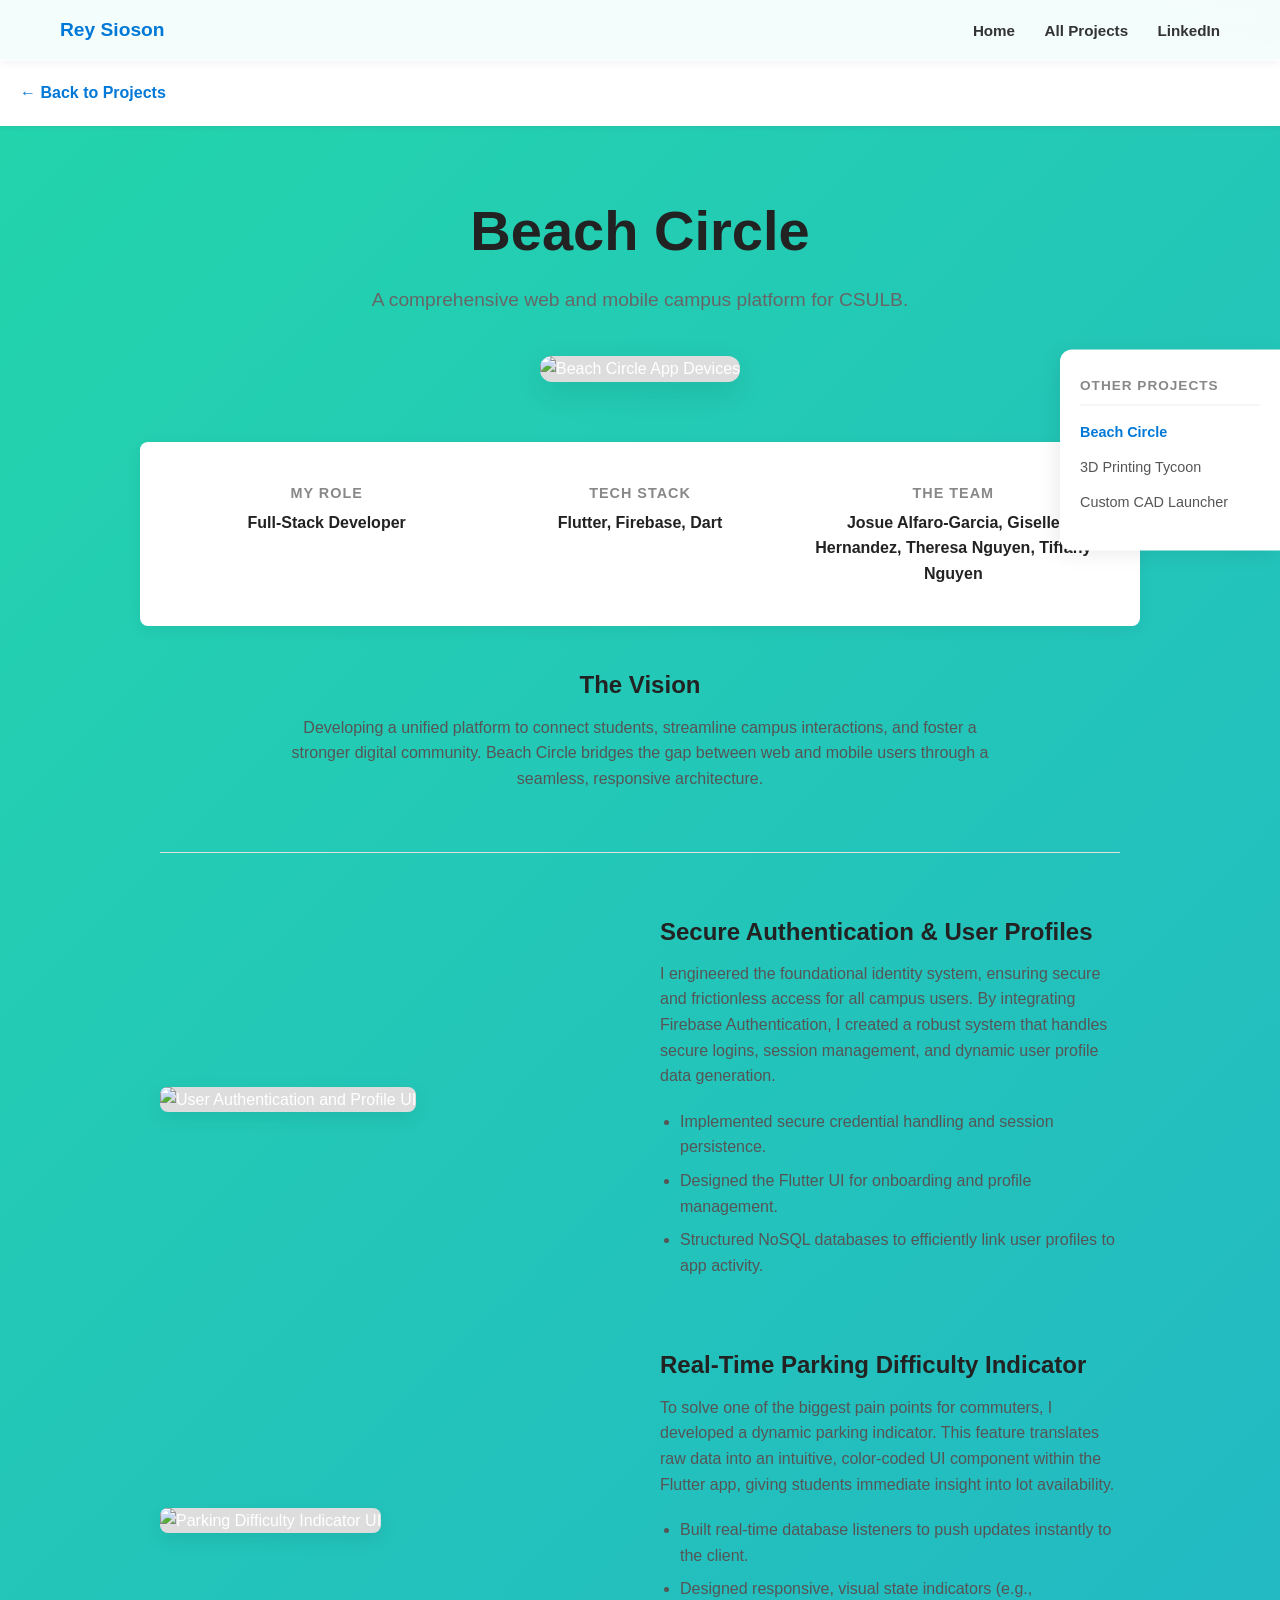
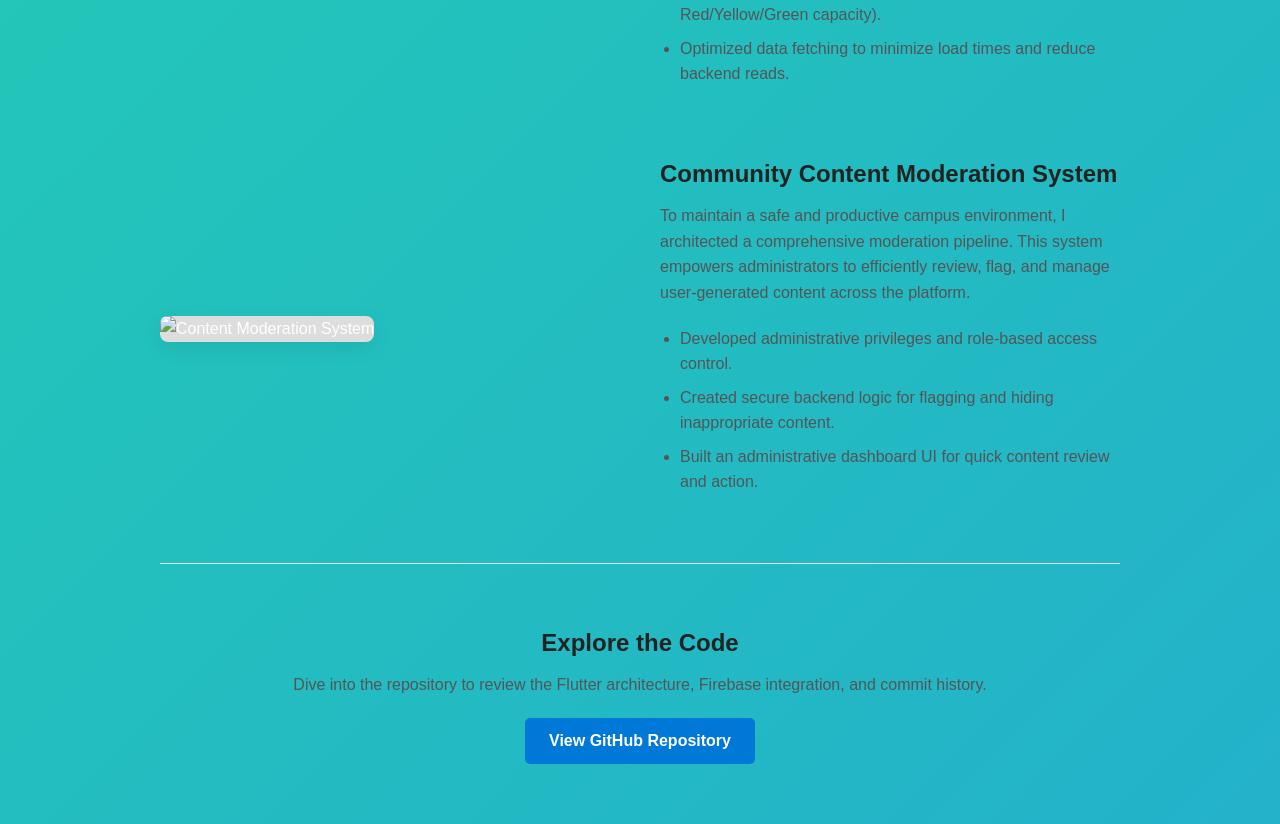
==== beach-circle.html @ b5ca2205 "first commit" ====
<!DOCTYPE html>
<html lang="en">
<head>
    <meta charset="UTF-8">
    <meta name="viewport" content="width=device-width, initial-scale=1.0">
    <title>Beach Circle | Rey Sioson</title>
    <link rel="stylesheet" href="style.css">
</head>
<body>
    <!-- GLOBAL TOP NAVIGATION -->
    <nav class="global-nav">
        <div class="nav-container">
            <a href="index.html" class="nav-logo">Rey Sioson</a>
            <div class="nav-links">
                <!-- Links back to the homepage sections -->
                <a href="index.html">Home</a>
                <a href="projects.html">All Projects</a>
                <a href="https://linkedin.com/in/reynaldo-sioson-8279ab2aa" target="_blank">LinkedIn</a>
            </div>
        </div>
    </nav>

    <!-- RIGHT-SIDE PROJECT MENU -->
    <aside class="project-sidebar">
        <h4>Other Projects</h4>
        <ul>
            <!-- The 'active' class highlights the page they are currently on -->
            <li><a href="beach-circle.html" class="active">Beach Circle</a></li>
            <li><a href="3d-tycoon.html">3D Printing Tycoon</a></li>
            <li><a href="launcher.html">Custom CAD Launcher</a></li>
        </ul>
    </aside>
    
    <header class="top-nav">
        <a href="projects.html" class="back-link">← Back to Projects</a>
    </header>

    <section class="case-study-hero">
        <h1>Beach Circle</h1>
        <p class="subtitle">A comprehensive web and mobile campus platform for CSULB.</p>
        
        <img src="beach-circle-hero.jpg" alt="Beach Circle App Devices" class="hero-image-large">
    </section>

    <section class="project-meta">
        <div class="meta-item">
            <h3>My Role</h3>
            <p>Full-Stack Developer</p>
        </div>
        <div class="meta-item">
            <h3>Tech Stack</h3>
            <p>Flutter, Firebase, Dart</p>
        </div>
        <div class="meta-item">
            <h3>The Team</h3>
            <p>Josue Alfaro-Garcia, Giselle Hernandez, Theresa Nguyen, Tiffany Nguyen</p>
        </div>
    </section>

    <main class="case-study-content">
        
        <div class="text-block center-text">
            <h2>The Vision</h2>
            <p>Developing a unified platform to connect students, streamline campus interactions, and foster a stronger digital community. Beach Circle bridges the gap between web and mobile users through a seamless, responsive architecture.</p>
        </div>

        <hr class="divider">

        <div class="feature-row">
            <div class="feature-image">
                <img src="auth-preview.jpg" alt="User Authentication and Profile UI">
            </div>
            <div class="feature-text">
                <h2>Secure Authentication & User Profiles</h2>
                <p>I engineered the foundational identity system, ensuring secure and frictionless access for all campus users. By integrating Firebase Authentication, I created a robust system that handles secure logins, session management, and dynamic user profile data generation.</p>
                <ul>
                    <li>Implemented secure credential handling and session persistence.</li>
                    <li>Designed the Flutter UI for onboarding and profile management.</li>
                    <li>Structured NoSQL databases to efficiently link user profiles to app activity.</li>
                </ul>
            </div>
        </div>

        <div class="feature-row reverse">
            <div class="feature-text">
                <h2>Real-Time Parking Difficulty Indicator</h2>
                <p>To solve one of the biggest pain points for commuters, I developed a dynamic parking indicator. This feature translates raw data into an intuitive, color-coded UI component within the Flutter app, giving students immediate insight into lot availability.</p>
                <ul>
                    <li>Built real-time database listeners to push updates instantly to the client.</li>
                    <li>Designed responsive, visual state indicators (e.g., Red/Yellow/Green capacity).</li>
                    <li>Optimized data fetching to minimize load times and reduce backend reads.</li>
                </ul>
            </div>
            <div class="feature-image">
                <img src="parking-preview.jpg" alt="Parking Difficulty Indicator UI">
            </div>
        </div>

        <div class="feature-row">
            <div class="feature-image">
                <img src="moderation-preview.jpg" alt="Content Moderation System">
            </div>
            <div class="feature-text">
                <h2>Community Content Moderation System</h2>
                <p>To maintain a safe and productive campus environment, I architected a comprehensive moderation pipeline. This system empowers administrators to efficiently review, flag, and manage user-generated content across the platform.</p>
                <ul>
                    <li>Developed administrative privileges and role-based access control.</li>
                    <li>Created secure backend logic for flagging and hiding inappropriate content.</li>
                    <li>Built an administrative dashboard UI for quick content review and action.</li>
                </ul>
            </div>
        </div>

        <hr class="divider">

        <div class="text-block center-text">
            <h2>Explore the Code</h2>
            <p>Dive into the repository to review the Flutter architecture, Firebase integration, and commit history.</p>
            <a href="https://github.com/ReyCS3/beach-circle" target="_blank" class="button">View GitHub Repository</a>
        </div>
        
    </main>
---- style.css ----
/* General Reset */
* {
    margin: 0;
    padding: 0;
    box-sizing: border-box;
    font-family: 'Segoe UI', Tahoma, Geneva, Verdana, sans-serif;
}

body {
    background: linear-gradient(-45deg, #ee7752, #e73c7e, #23a6d5, #23d5ab);
    background-size: 400% 400%;
    animation: gradientBG 15s ease infinite;
    color: white; /* Make sure text is readable! */
    line-height: 1.6;
    padding-top: 60px; /* Push the body down so the top of the content isn't hidden behind the fixed nav */
}

/* This creates the slow movement */
@keyframes gradientBG {
    0% { background-position: 0% 50%; }
    50% { background-position: 100% 50%; }
    100% { background-position: 0% 50%; }
}

/* Typography & Links */
h1, h2, h3 {
    margin-bottom: 10px;
    color: #222;
}

p {
    margin-bottom: 20px;
    color: #555;
}

a {
    text-decoration: none;
}

/* Button Styling */
.button {
    display: inline-block;
    background-color: #0078D7;
    color: white;
    padding: 10px 24px;
    border-radius: 5px;
    font-weight: bold;
    transition: background-color 0.3s ease;
}

.button:hover {
    background-color: #005A9E;
}

/* Homepage Layout */
.hero {
    /* FIX: Subtract the 60px top navbar height so the scroll arrow isn't pushed off-screen */
    min-height: calc(100vh - 60px);
    position: relative;
}

.hero-content {
    position: fixed; /* This makes the box float above the page */
    top: 50%;
    left: 50%;
    transform: translate(-50%, -50%); /* Keeps it perfectly centered initially */
    width: 100%;
    max-width: 600px;
    z-index: 100; /* Ensures it stays on top of the text */
    
    /* This creates the smooth, cinematic movement */
    transition: all 0.9s cubic-bezier(0.22, 1, 0.36, 1); 
    
    /* Keep your existing colors and borders below */
    padding: 40px; 
    border-radius: 20px; 
    background-color: rgba(255, 255, 255, 0.85); 
    box-shadow: 0 8px 32px rgba(0, 0, 0, 0.1); 
    backdrop-filter: blur(8px); 

    /* FIX: Forces everything inside the box to be perfectly centered */
    display: flex;
    flex-direction: column;
    align-items: center;
    text-align: center;
}

/* NEW: The state the box enters when you scroll down */
.hero-content.scrolled-down {
    top: 50%; /* Moves it vertically to the center */
    left: 25%; /* Anchors it exactly in the middle of the left half */
    transform: translate(-50%, -50%) scale(0.85); /* Centers the box perfectly on those coordinates */
}

.profile-pic {
    width: 200px;
    height: 200px;
    border-radius: 50%;
    object-fit: cover;
    margin-bottom: 20px;
    border: 4px solid white;
    box-shadow: 0 4px 10px rgba(0,0,0,0.1);
    background-color: #ddd; /* Placeholder color if image is missing */
}

/* Projects Page Layout */
.top-nav {
    padding: 20px;
    background-color: white;
    box-shadow: 0 2px 5px rgba(0,0,0,0.05);
}

.back-link {
    color: #0078D7;
    font-weight: bold;
}

.projects-section {
    padding: 40px 20px;
    max-width: 1000px;
    margin: 0 auto;
}

.projects-section h2 {
    text-align: center;
    margin-bottom: 40px;
    font-size: 2rem;
}

.project-grid {
    display: grid;
    grid-template-columns: repeat(auto-fit, minmax(300px, 1fr));
    gap: 30px;
}

/* Project Card Styling */
.project-card {
    background-color: white;
    border-radius: 8px;
    overflow: hidden;
    box-shadow: 0 4px 15px rgba(0,0,0,0.05);
    display: flex;
    flex-direction: column;
}

.project-img {
    width: 100%;
    height: 200px;
    object-fit: cover;
    background-color: #ddd; /* Placeholder color */
}

.project-info {
    padding: 20px;
    display: flex;
    flex-direction: column;
    flex-grow: 1;
}

.project-info .button {
    margin-top: auto; /* Pushes the button to the bottom of the card */
    text-align: center;
}

/* Social Links Section */
.social-links {
    margin-top: 25px;
    display: flex;
    justify-content: center;
    gap: 15px; /* Adds space between the buttons */
    flex-wrap: wrap; /* Ensures they stack neatly on very small mobile screens */
}

.social-btn {
    background-color: rgba(0, 0, 0, 0.05); /* Very faint background */
    color: #333;
    padding: 8px 16px;
    border-radius: 5px;
    font-size: 0.9rem;
    font-weight: 600;
    transition: all 0.3s ease;
    border: 1px solid rgba(0, 0, 0, 0.1);
}

.social-btn:hover {
    background-color: rgba(0, 0, 0, 0.1); /* Darkens slightly on hover */
    transform: translateY(-2px); /* Creates a subtle "lift" effect */
}

button.social-btn {
    cursor: pointer;
}

/* CASE STUDY PAGE (Beach Circle) */

/* The Hero Section */
.case-study-hero {
    text-align: center;
    padding: 60px 20px 20px;
    max-width: 1200px;
    margin: 0 auto;
}

.case-study-hero h1 {
    font-size: 3.5rem; /* Massive, impactful title */
    margin-bottom: 10px;
}

.case-study-hero .subtitle {
    font-size: 1.2rem;
    color: #666;
    margin-bottom: 40px;
}

.hero-image-large {
    width: 100%;
    max-height: 500px; /* Keeps it from being too tall on huge screens */
    object-fit: cover;
    border-radius: 12px;
    box-shadow: 0 10px 30px rgba(0,0,0,0.1);
    background-color: #ddd; /* Placeholder */
}

/* The Meta Details Bar (Role, Tech, Team) */
.project-meta {
    display: flex;
    justify-content: space-around;
    flex-wrap: wrap;
    max-width: 1000px;
    margin: 40px auto;
    padding: 30px;
    background-color: white;
    border-radius: 8px;
    box-shadow: 0 4px 15px rgba(0,0,0,0.05);
}

.meta-item {
    flex: 1;
    min-width: 200px;
    text-align: center;
    padding: 10px;
}

.meta-item h3 {
    font-size: 0.9rem;
    text-transform: uppercase;
    letter-spacing: 1px;
    color: #888;
    margin-bottom: 5px;
}

.meta-item p {
    font-weight: 600;
    color: #222;
    margin-bottom: 0;
}

/* Deep Dive Content Area */
.case-study-content {
    max-width: 1000px;
    margin: 0 auto;
    padding: 0 20px 60px;
}

.text-block {
    max-width: 700px;
    margin: 0 auto;
}

.center-text {
    text-align: center;
}

.divider {
    border: 0;
    height: 1px;
    background: #e0e0e0;
    margin: 60px 0;
}

/* Alternating Feature Rows */
.feature-row {
    display: flex;
    align-items: center;
    gap: 40px;
    margin-bottom: 60px;
}

/* Reverses the layout for the alternating look */
.feature-row.reverse {
    flex-direction: row-reverse;
}

.feature-text {
    flex: 1;
}

.feature-text ul {
    margin-top: 15px;
    padding-left: 20px;
    color: #555;
}

.feature-text li {
    margin-bottom: 8px;
}

.feature-image {
    flex: 1;
}

.feature-image img {
    width: 100%;
    border-radius: 8px;
    box-shadow: 0 6px 20px rgba(0,0,0,0.08);
    background-color: #ddd; /* Placeholder */
}

/* Mobile Responsiveness for Feature Rows */
@media (max-width: 768px) {
    .feature-row, .feature-row.reverse {
        flex-direction: column;
    }
}

/* =========================================
   ABOUT ME SECTION
   ========================================= */
.about-section {
    background-color: transparent; 
    padding-top: 60px;
    padding-bottom: 60px;
    min-height: 100vh;
    
    /* Adjusted to 50% to give the left side perfectly to the floating box */
    padding-left: 50%; 
    padding-right: 5%;
    position: relative;
    z-index: 10;
    
    /* Flexbox added here to vertically center the about container */
    display: flex;
    align-items: center; 
}

.about-container {
    width: 100%;
    max-width: 1000px;
    margin: 0 auto;
}

.about-container h2 {
    font-size: 2.5rem;
    margin-bottom: 40px;
    text-align: center;
    color: #222;
}

.about-content {
    display: flex;
    flex-direction: column; /* Stacks the text and skills vertically on the right */
    gap: 30px;
    
    /* Animation starting point: Hidden and shifted slightly left */
    opacity: 0;
    transform: translateX(-50px);
    transition: all 0.9s cubic-bezier(0.22, 1, 0.36, 1) 0.15s; /* The 0.15s adds a slight delay so the box moves first */
}

.about-content.visible {
    opacity: 1;
    transform: translateX(0); /* Slides to its normal position */
}

.about-text {
    flex: 2;
    /* Added background, padding, radius, and shadow to match the skills column */
    background-color: #f9f9fb;
    padding: 30px;
    border-radius: 12px;
    box-shadow: 0 4px 15px rgba(0,0,0,0.03);
}

.about-text p {
    font-size: 1.1rem;
    margin-bottom: 20px;
    line-height: 1.8;
    color: #555;
}

/* Removed margin-bottom from the last paragraph so it stays perfectly inside the box */
.about-text p:last-child {
    margin-bottom: 0;
}

.skills-column {
    flex: 1;
    background-color: #f9f9fb;
    padding: 30px;
    border-radius: 12px;
    box-shadow: 0 4px 15px rgba(0,0,0,0.03);
}

.skills-column h3 {
    margin-bottom: 20px;
    font-size: 1.2rem;
    color: #222;
    text-align: center;
}

.skills-grid {
    display: flex;
    flex-wrap: wrap;
    gap: 10px;
    justify-content: center;
}

.skill-tag {
    background-color: #0078D7;
    color: white;
    padding: 8px 14px;
    border-radius: 20px;
    font-size: 0.85rem;
    font-weight: 600;
}

/* =========================================
   SCROLL INDICATOR ANIMATION
   ========================================= */
.scroll-indicator {
    position: absolute;
    bottom: 50px; 
    left: 50%;
    transform: translateX(-50%); /* Perfectly centers it horizontally */
    text-align: center;
    color: #ffffff; 
    opacity: 0.9; 
    animation: bounce 2s infinite; /* Runs the bounce animation on a loop */
}

.scroll-indicator p {
    font-size: 0.85rem;
    font-weight: 600;
    text-transform: uppercase;
    letter-spacing: 1px;
    margin-bottom: 5px;
    color: inherit;
}

.scroll-indicator .chevron {
    font-size: 1.5rem;
    font-weight: bold;
}

/* The Keyframes create the bouncing math */
@keyframes bounce {
    0%, 20%, 50%, 80%, 100% {
        transform: translate(-50%, 0);
    }
    40% {
        transform: translate(-50%, -15px);
    }
    60% {
        transform: translate(-50%, -7px);
    }
}

/* =========================================
   GLOBAL TOP NAVIGATION
   ========================================= */
.global-nav {
    position: fixed;
    top: 0;
    left: 0;
    width: 100%;
    background-color: rgba(255, 255, 255, 0.95);
    backdrop-filter: blur(10px); /* Frosted glass effect */
    box-shadow: 0 2px 10px rgba(0,0,0,0.05);
    z-index: 1000; /* Ensures it stays above all other content */
}

.nav-container {
    max-width: 1200px;
    margin: 0 auto;
    padding: 15px 20px;
    display: flex;
    justify-content: space-between;
    align-items: center;
}

.nav-logo {
    font-weight: 800;
    font-size: 1.2rem;
    color: #0078D7;
}

.nav-links a {
    margin-left: 25px;
    color: #333;
    font-weight: 600;
    font-size: 0.95rem;
    transition: color 0.3s;
}

.nav-links a:hover {
    color: #0078D7;
}

/* =========================================
   RIGHT-SIDE PROJECT NAVIGATION
   ========================================= */
.project-sidebar {
    position: fixed;
    top: 50%; /* Vertically centers it */
    right: 0;
    transform: translateY(-50%);
    background-color: white;
    padding: 25px 20px;
    border-radius: 12px 0 0 12px; /* Rounds the left corners */
    box-shadow: -4px 4px 20px rgba(0,0,0,0.08);
    z-index: 900;
    width: 220px;
}

.project-sidebar h4 {
    font-size: 0.85rem;
    text-transform: uppercase;
    letter-spacing: 1px;
    color: #888;
    margin-bottom: 15px;
    border-bottom: 1px solid #eee;
    padding-bottom: 8px;
}

.project-sidebar ul {
    list-style: none;
}

.project-sidebar li {
    margin-bottom: 12px;
}

.project-sidebar a {
    color: #555;
    font-size: 0.9rem;
    font-weight: 500;
    transition: all 0.2s;
    display: block;
}

.project-sidebar a:hover {
    color: #0078D7;
    transform: translateX(-5px); /* Gentle hover nudge */
}

.project-sidebar a.active {
    color: #0078D7;
    font-weight: 700;
}

/* Hide the sidebar on smaller screens so it doesn't block the text */
@media (max-width: 1100px) {
    .project-sidebar {
        display: none;
    }
}

/* Disable the complex layout shift on mobile screens */
@media (max-width: 1024px) {
    .hero-content {
        position: relative;
        top: auto;
        left: auto;
        transform: none !important; /* Forces it to stay centered */
        margin: 100px auto 0;
    }
    
    .about-section {
        padding-left: 20px; /* Removes the massive left margin */
        padding-top: 40px;
        display: block; /* Turns off vertical centering for mobile */
    }
    
    .about-content {
        opacity: 1; /* Keeps text permanently visible */
        transform: none !important;
    }
}
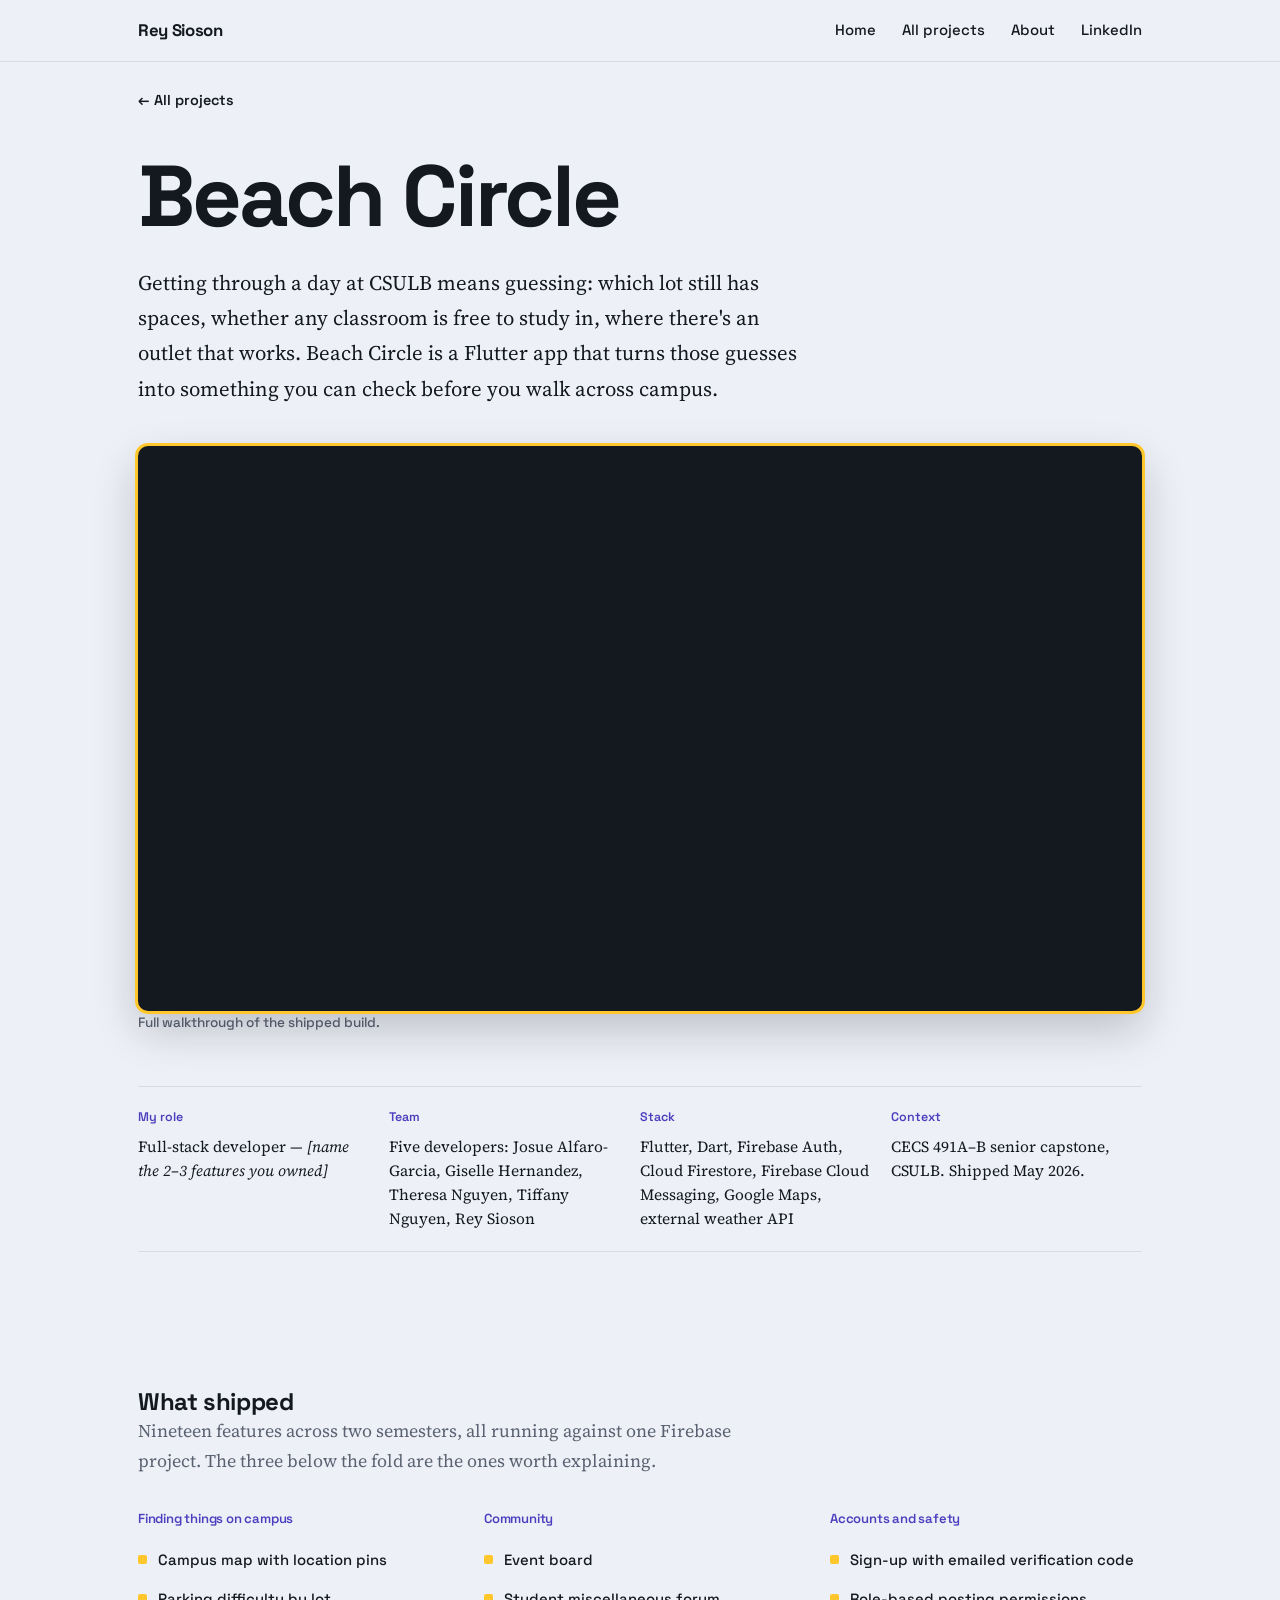
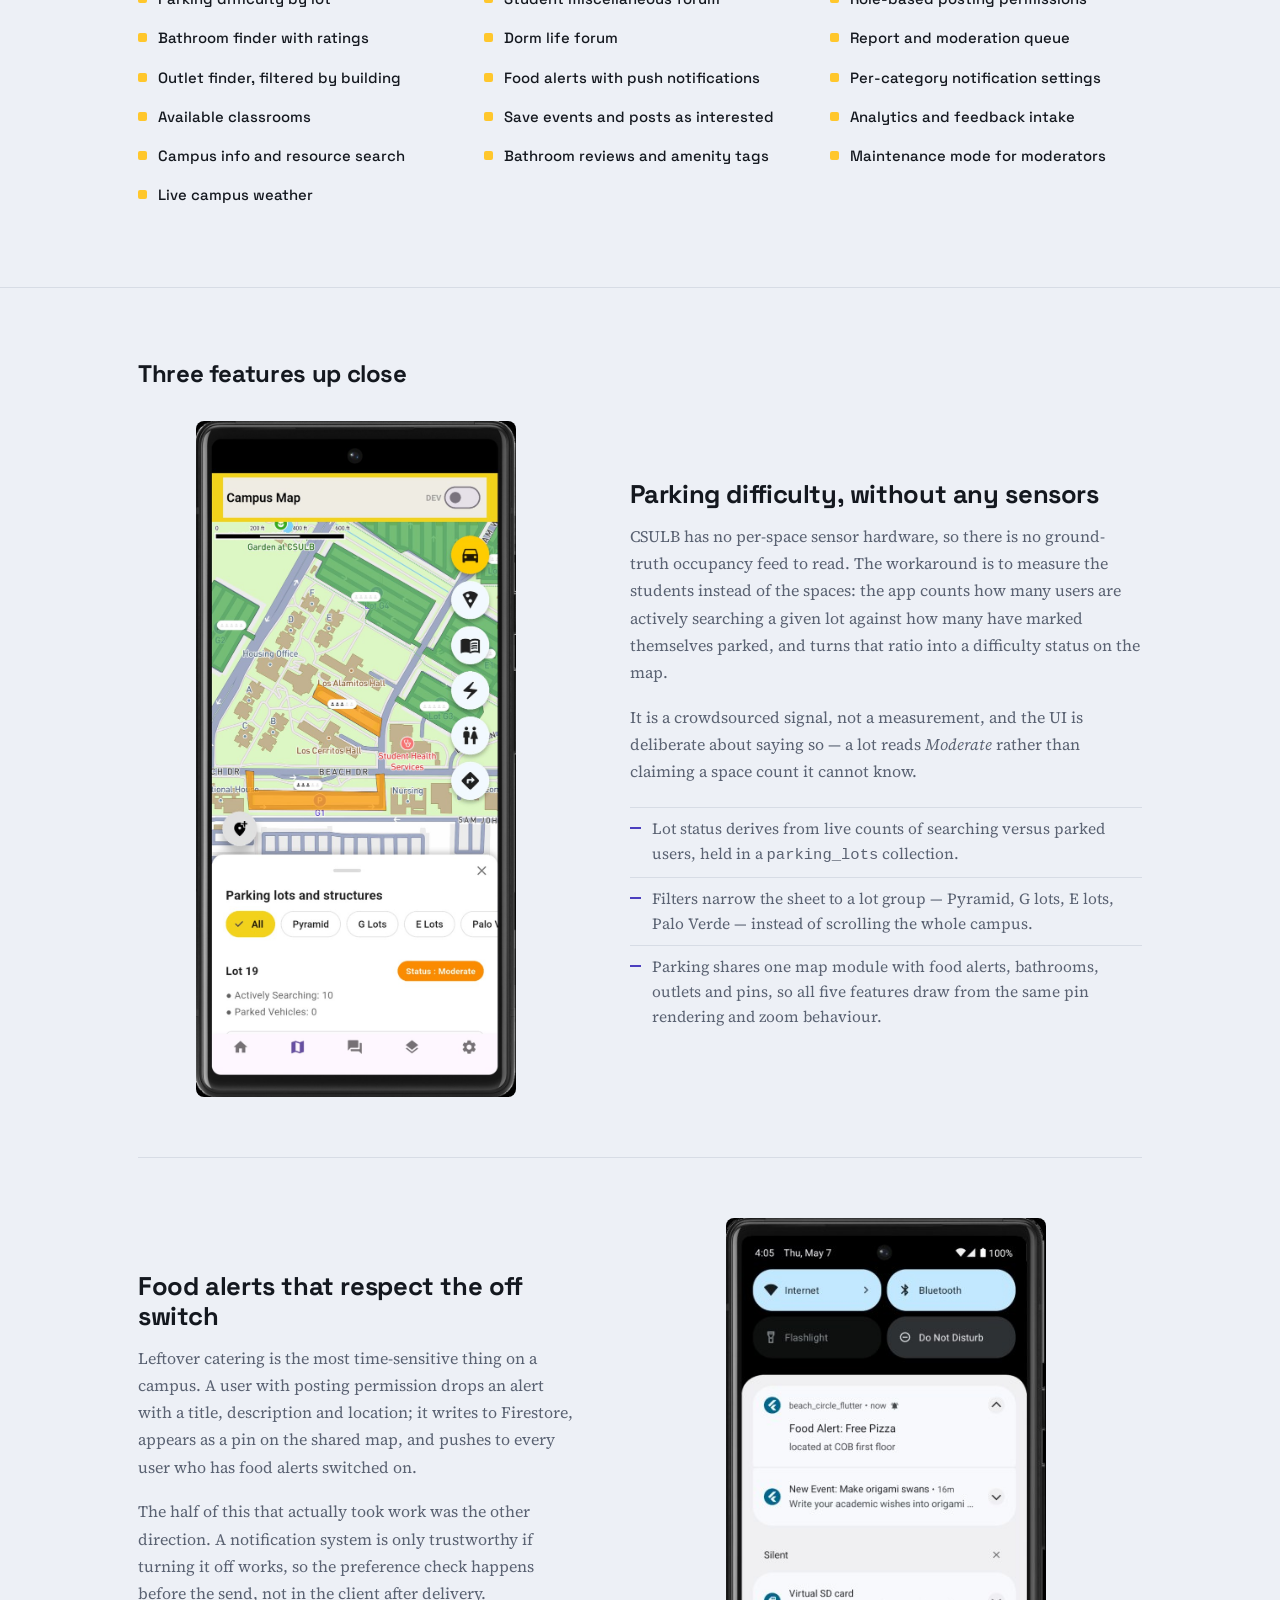
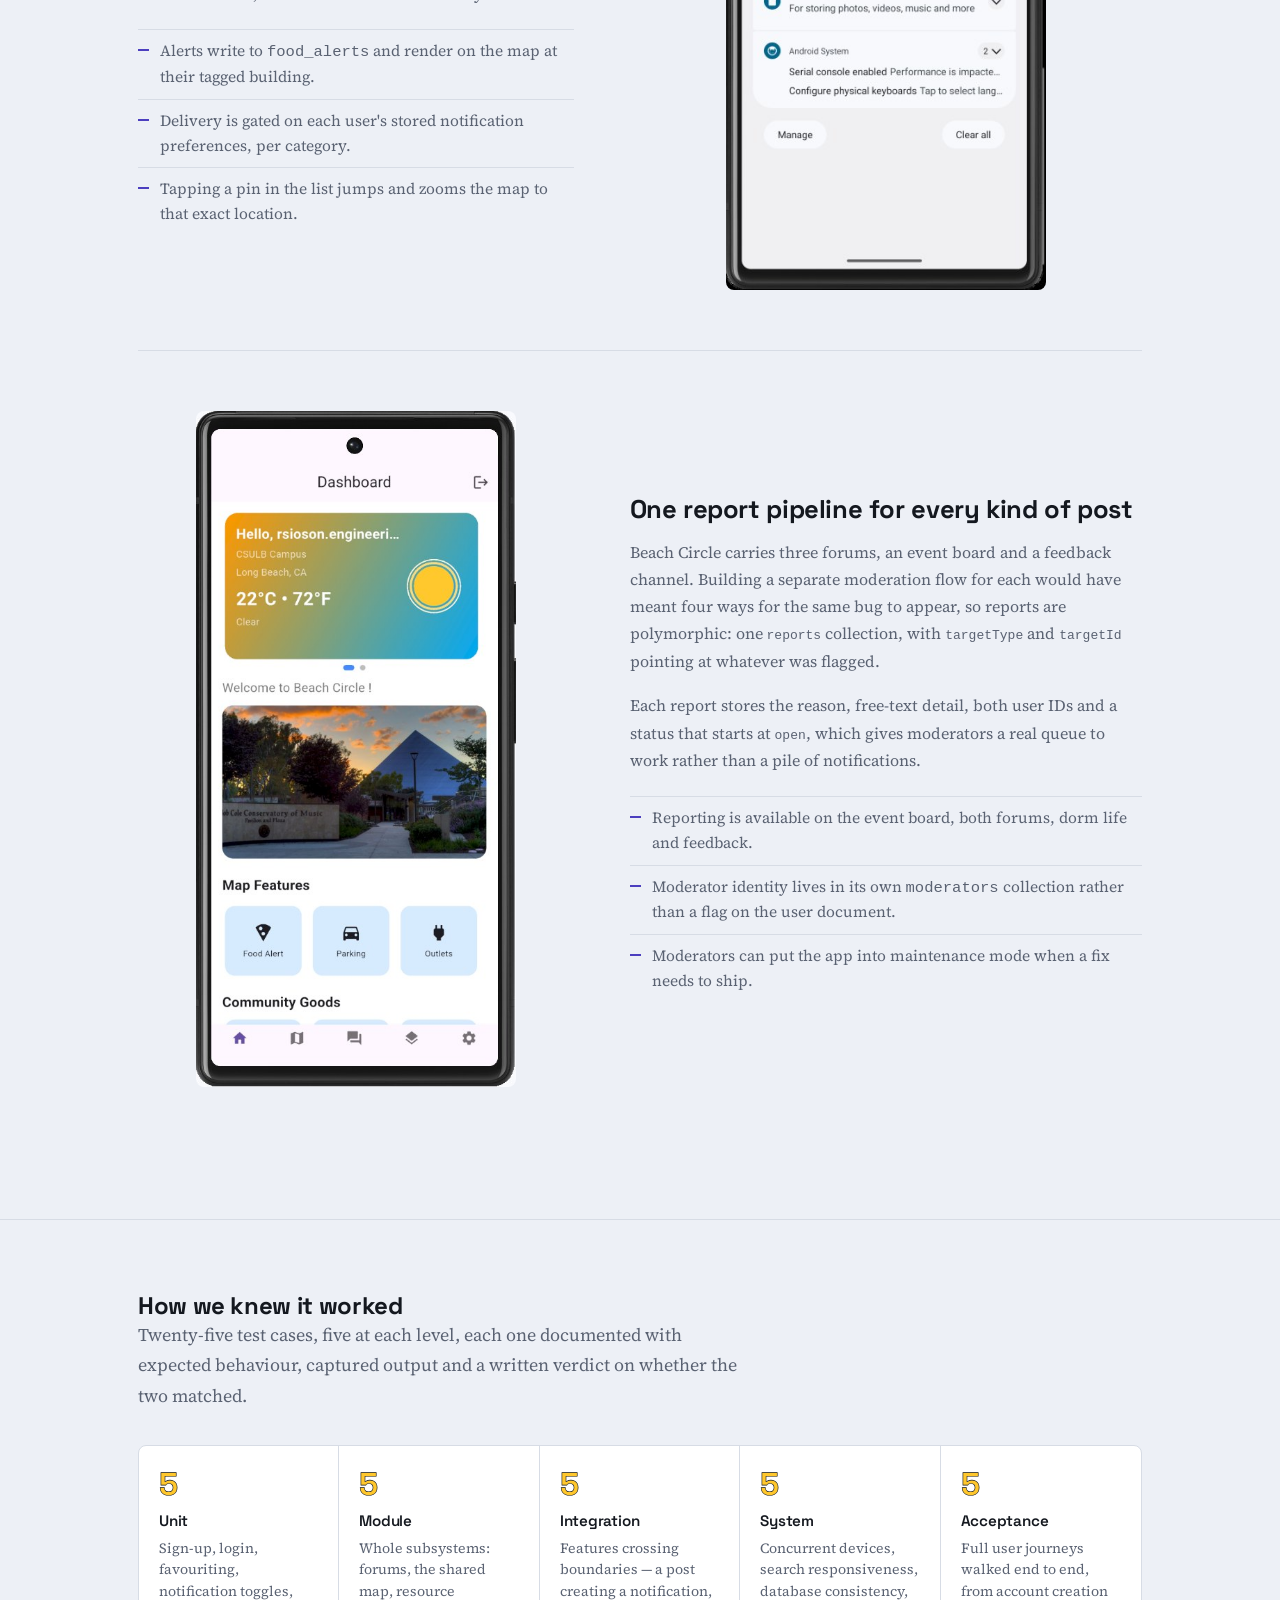
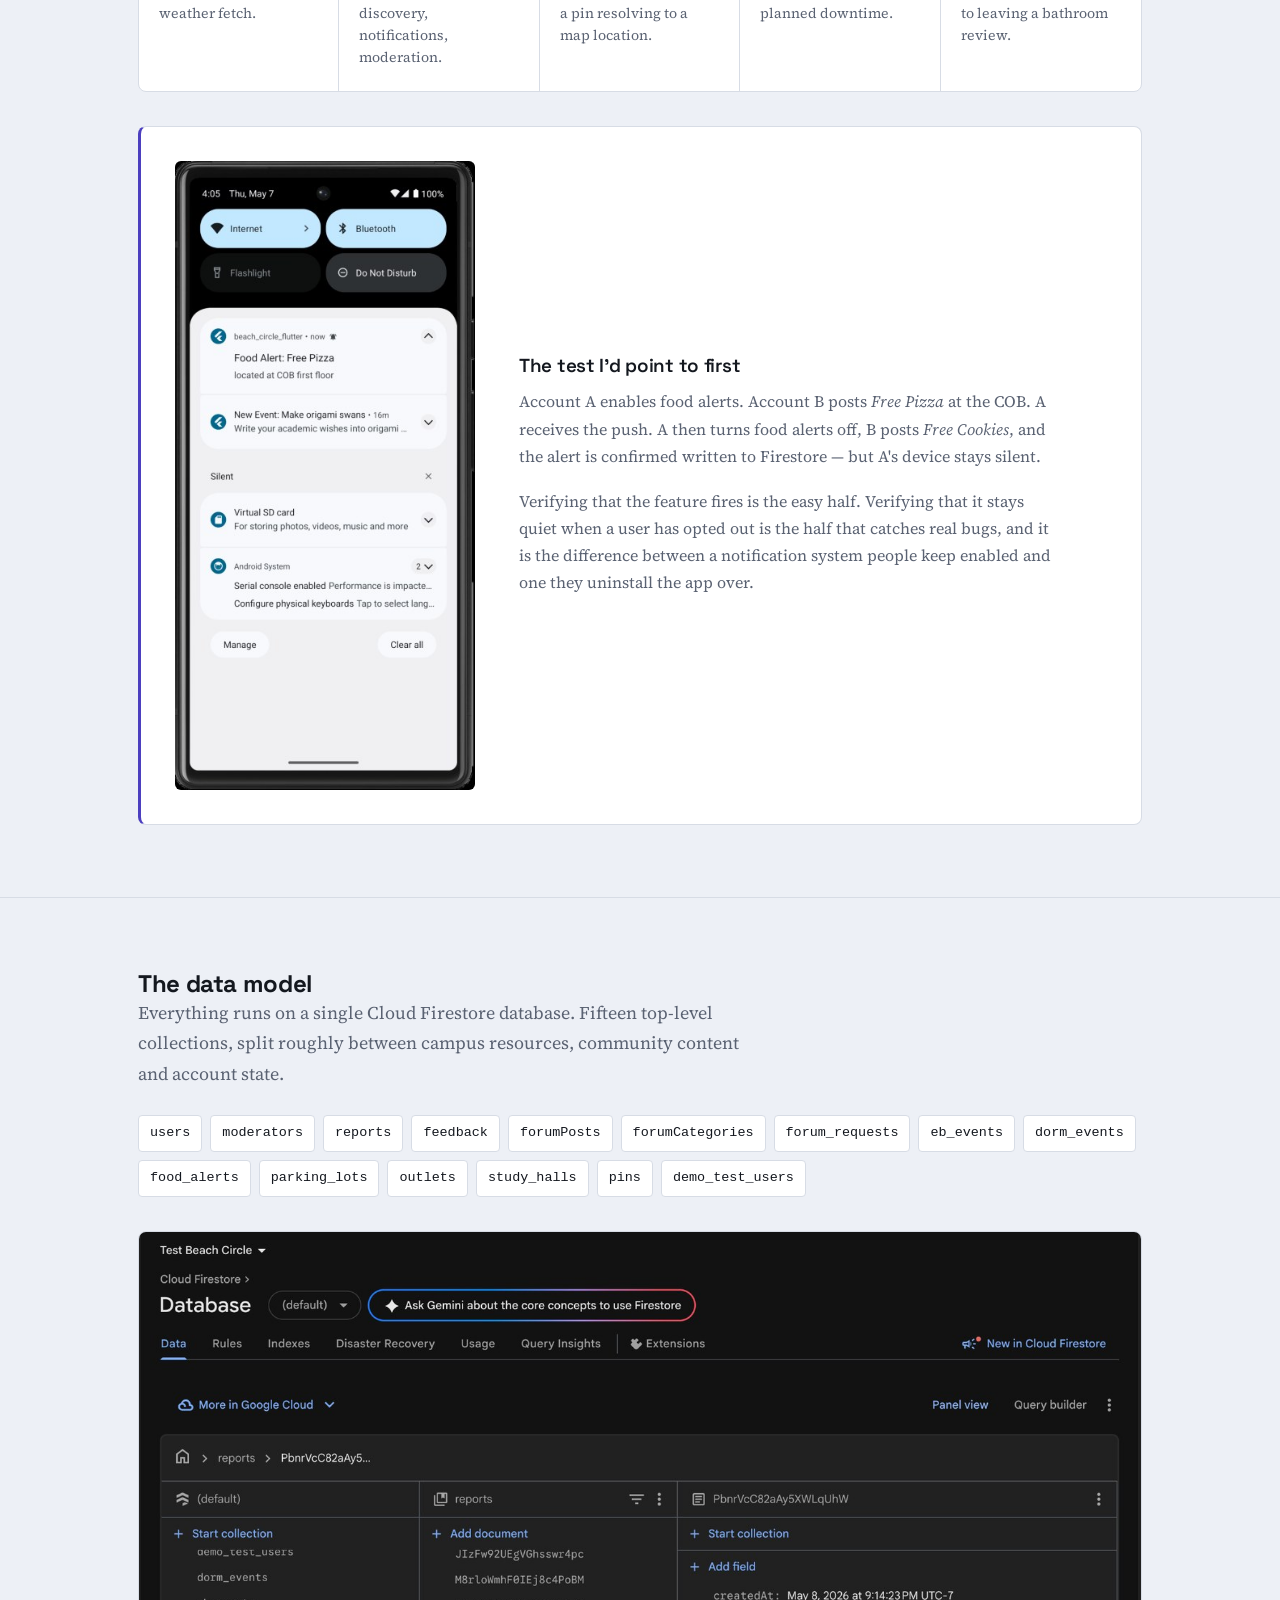
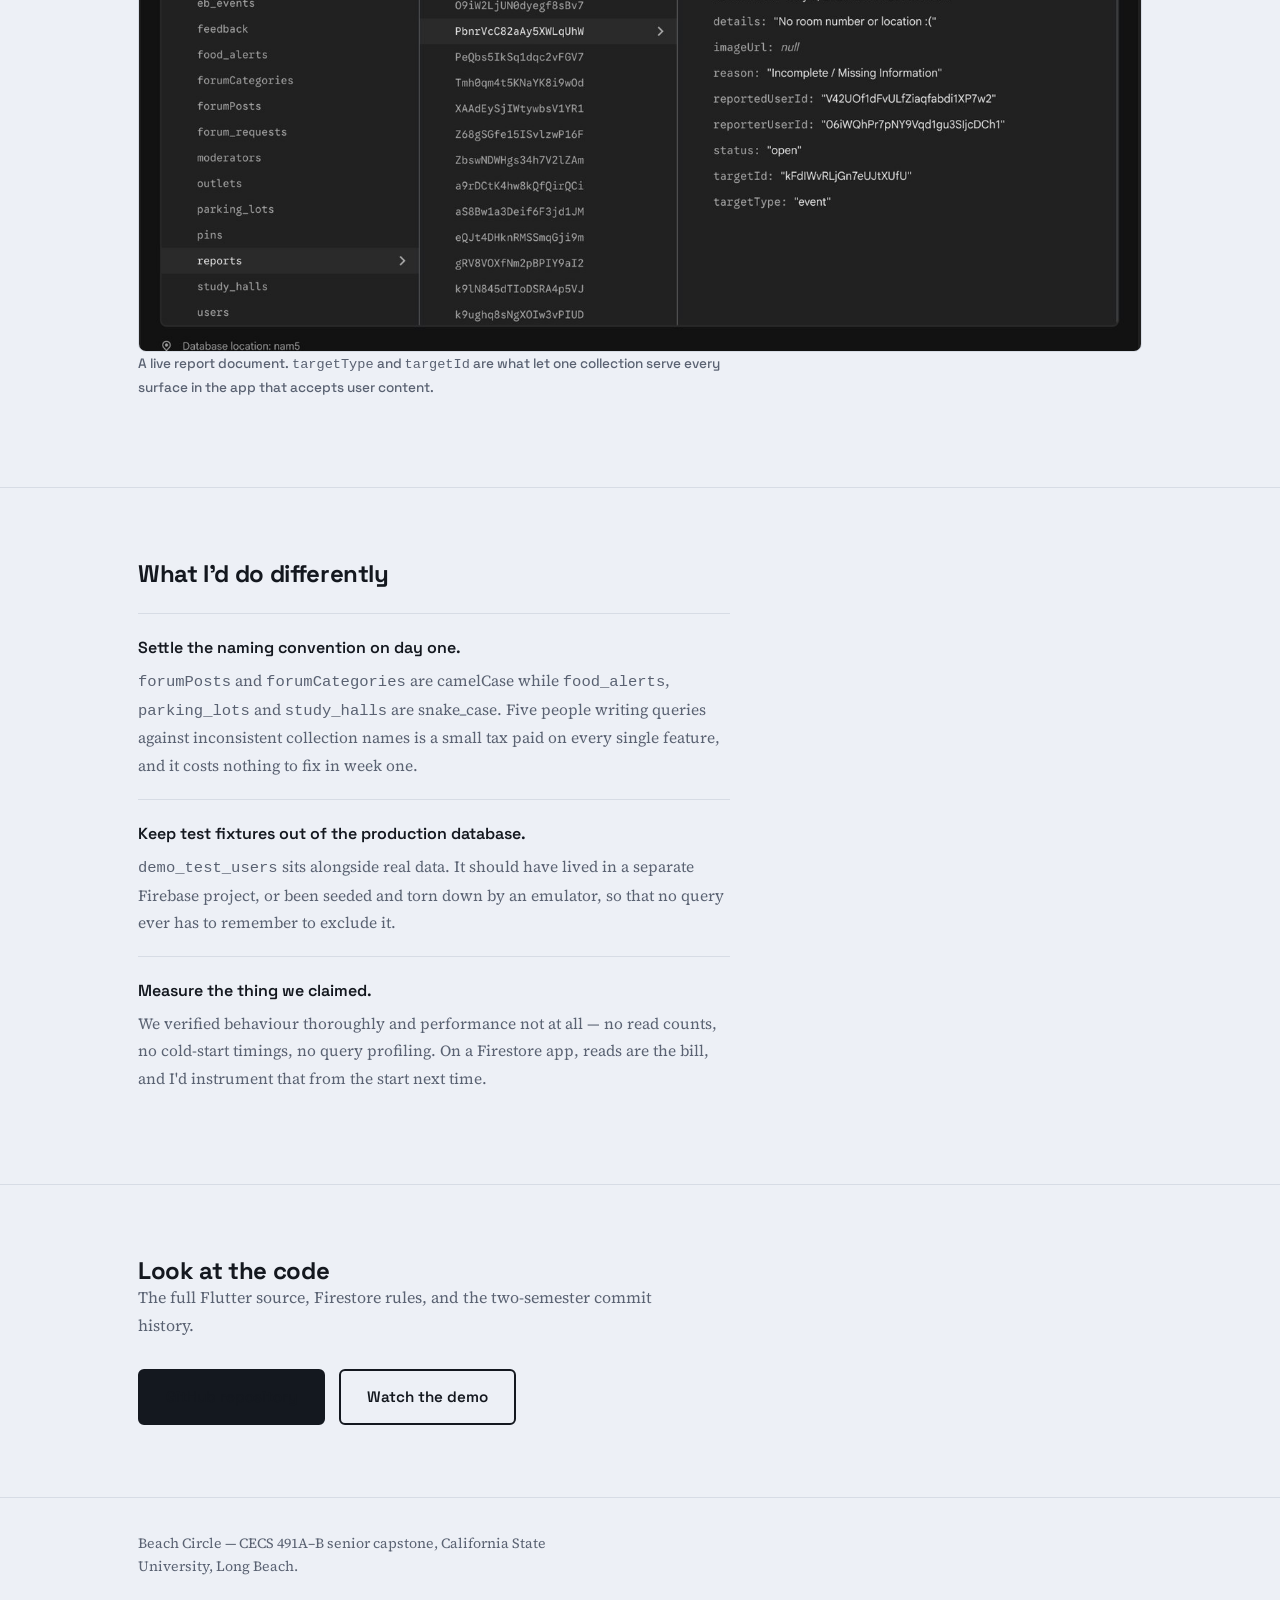
==== commit 7837584d: "Add fabrication thumbnail" ====
--- a/beach-circle.html
+++ b/beach-circle.html
@@ -3,120 +3,365 @@
 <head>
     <meta charset="UTF-8">
     <meta name="viewport" content="width=device-width, initial-scale=1.0">
-    <title>Beach Circle | Rey Sioson</title>
-    <link rel="stylesheet" href="style.css">
+
+    <title>Beach Circle — CSULB campus app | Rey Sioson</title>
+    <meta name="description" content="Beach Circle is a Flutter and Firebase app for CSULB students: live parking difficulty, outlet and bathroom finders, campus forums, and food alerts. A CECS 491 senior capstone by a team of five.">
+
+    <!-- Link previews for LinkedIn, Slack, iMessage. Replace the URLs once the site has a domain. -->
+    <meta property="og:type" content="article">
+    <meta property="og:title" content="Beach Circle — CSULB campus app">
+    <meta property="og:description" content="Live parking difficulty, outlet and bathroom finders, campus forums, and push food alerts. Built in Flutter on Firebase by a team of five.">
+    <meta property="og:image" content="https://reycs3.github.io/PortfolioWebsite/img/bc-parking.jpg">
+    <meta property="og:url" content="https://reycs3.github.io/PortfolioWebsite/beach-circle.html">
+    <meta name="twitter:card" content="summary_large_image">
+
+    <link rel="stylesheet" href="base.css">
+    <link rel="stylesheet" href="beach-circle.css">
 </head>
-<body>
+<body class="bc-page">
+
+    <a href="#main" class="skip-link">Skip to content</a>
+
     <!-- GLOBAL TOP NAVIGATION -->
     <nav class="global-nav">
         <div class="nav-container">
             <a href="index.html" class="nav-logo">Rey Sioson</a>
             <div class="nav-links">
-                <!-- Links back to the homepage sections -->
                 <a href="index.html">Home</a>
-                <a href="projects.html">All Projects</a>
-                <a href="https://linkedin.com/in/reynaldo-sioson-8279ab2aa" target="_blank">LinkedIn</a>
+                <a href="projects.html">All projects</a>
+                <a href="index.html#about">About</a>
+                <a href="https://linkedin.com/in/reynaldo-sioson-8279ab2aa" target="_blank" rel="noopener">LinkedIn</a>
             </div>
         </div>
     </nav>
 
-    <!-- RIGHT-SIDE PROJECT MENU -->
-    <aside class="project-sidebar">
-        <h4>Other Projects</h4>
-        <ul>
-            <!-- The 'active' class highlights the page they are currently on -->
-            <li><a href="beach-circle.html" class="active">Beach Circle</a></li>
-            <li><a href="3d-tycoon.html">3D Printing Tycoon</a></li>
-            <li><a href="launcher.html">Custom CAD Launcher</a></li>
-        </ul>
-    </aside>
-    
-    <header class="top-nav">
-        <a href="projects.html" class="back-link">← Back to Projects</a>
+    <!--
+      NOTE: the old right-side sidebar linked to 3d-tycoon.html and launcher.html,
+      neither of which exists in the repo. Both were 404s. Re-add the sidebar once
+      those pages are real; until then the top nav covers navigation.
+    -->
+
+    <div class="bc-wrap">
+        <a href="projects.html" class="bc-back">&larr; All projects</a>
+    </div>
+
+    <!-- ============ HERO: the demo video does the talking ============ -->
+    <header class="bc-hero">
+        <div class="bc-wrap">
+            <h1>Beach Circle</h1>
+            <p class="bc-lede">
+                Getting through a day at CSULB means guessing: which lot still has spaces, whether
+                any classroom is free to study in, where there's an outlet that works. Beach Circle
+                is a Flutter app that turns those guesses into something you can check before you
+                walk across campus.
+            </p>
+
+            <div class="bc-video">
+                <iframe
+                    src="https://www.youtube.com/embed/3PNRESckmTY"
+                    title="Beach Circle — full app walkthrough"
+                    allow="accelerometer; autoplay; clipboard-write; encrypted-media; gyroscope; picture-in-picture"
+                    referrerpolicy="strict-origin-when-cross-origin"
+                    allowfullscreen loading="lazy"></iframe>
+            </div>
+            <p class="bc-video-note">Full walkthrough of the shipped build.</p>
+
+            <dl class="bc-meta">
+                <div>
+                    <dt>My role</dt>
+                    <!-- VERIFY: name the features you actually owned. Interviewers will
+                         check the repo's commit history, so keep this precise. If AI tooling
+                         did significant work here, say so the way the projects page does —
+                         a claim you can't defend in an interview is worse than a smaller
+                         claim you can. -->
+                    <dd>Full-stack developer &mdash; <em>[name the 2&ndash;3 features you owned]</em></dd>
+                </div>
+                <div>
+                    <dt>Team</dt>
+                    <dd>Five developers: Josue Alfaro-Garcia, Giselle Hernandez, Theresa Nguyen, Tiffany Nguyen, Rey Sioson</dd>
+                </div>
+                <div>
+                    <dt>Stack</dt>
+                    <dd>Flutter, Dart, Firebase Auth, Cloud Firestore, Firebase Cloud Messaging, Google Maps, external weather API</dd>
+                </div>
+                <div>
+                    <dt>Context</dt>
+                    <dd>CECS 491A&ndash;B senior capstone, CSULB. Shipped May 2026.</dd>
+                </div>
+            </dl>
+        </div>
     </header>
 
-    <section class="case-study-hero">
-        <h1>Beach Circle</h1>
-        <p class="subtitle">A comprehensive web and mobile campus platform for CSULB.</p>
-        
-        <img src="beach-circle-hero.jpg" alt="Beach Circle App Devices" class="hero-image-large">
-    </section>
-
-    <section class="project-meta">
-        <div class="meta-item">
-            <h3>My Role</h3>
-            <p>Full-Stack Developer</p>
-        </div>
-        <div class="meta-item">
-            <h3>Tech Stack</h3>
-            <p>Flutter, Firebase, Dart</p>
-        </div>
-        <div class="meta-item">
-            <h3>The Team</h3>
-            <p>Josue Alfaro-Garcia, Giselle Hernandez, Theresa Nguyen, Tiffany Nguyen</p>
-        </div>
-    </section>
-
-    <main class="case-study-content">
-        
-        <div class="text-block center-text">
-            <h2>The Vision</h2>
-            <p>Developing a unified platform to connect students, streamline campus interactions, and foster a stronger digital community. Beach Circle bridges the gap between web and mobile users through a seamless, responsive architecture.</p>
-        </div>
-
-        <hr class="divider">
-
-        <div class="feature-row">
-            <div class="feature-image">
-                <img src="auth-preview.jpg" alt="User Authentication and Profile UI">
-            </div>
-            <div class="feature-text">
-                <h2>Secure Authentication & User Profiles</h2>
-                <p>I engineered the foundational identity system, ensuring secure and frictionless access for all campus users. By integrating Firebase Authentication, I created a robust system that handles secure logins, session management, and dynamic user profile data generation.</p>
-                <ul>
-                    <li>Implemented secure credential handling and session persistence.</li>
-                    <li>Designed the Flutter UI for onboarding and profile management.</li>
-                    <li>Structured NoSQL databases to efficiently link user profiles to app activity.</li>
-                </ul>
-            </div>
-        </div>
-
-        <div class="feature-row reverse">
-            <div class="feature-text">
-                <h2>Real-Time Parking Difficulty Indicator</h2>
-                <p>To solve one of the biggest pain points for commuters, I developed a dynamic parking indicator. This feature translates raw data into an intuitive, color-coded UI component within the Flutter app, giving students immediate insight into lot availability.</p>
-                <ul>
-                    <li>Built real-time database listeners to push updates instantly to the client.</li>
-                    <li>Designed responsive, visual state indicators (e.g., Red/Yellow/Green capacity).</li>
-                    <li>Optimized data fetching to minimize load times and reduce backend reads.</li>
-                </ul>
-            </div>
-            <div class="feature-image">
-                <img src="parking-preview.jpg" alt="Parking Difficulty Indicator UI">
-            </div>
-        </div>
-
-        <div class="feature-row">
-            <div class="feature-image">
-                <img src="moderation-preview.jpg" alt="Content Moderation System">
-            </div>
-            <div class="feature-text">
-                <h2>Community Content Moderation System</h2>
-                <p>To maintain a safe and productive campus environment, I architected a comprehensive moderation pipeline. This system empowers administrators to efficiently review, flag, and manage user-generated content across the platform.</p>
-                <ul>
-                    <li>Developed administrative privileges and role-based access control.</li>
-                    <li>Created secure backend logic for flagging and hiding inappropriate content.</li>
-                    <li>Built an administrative dashboard UI for quick content review and action.</li>
-                </ul>
-            </div>
-        </div>
-
-        <hr class="divider">
-
-        <div class="text-block center-text">
-            <h2>Explore the Code</h2>
-            <p>Dive into the repository to review the Flutter architecture, Firebase integration, and commit history.</p>
-            <a href="https://github.com/ReyCS3/beach-circle" target="_blank" class="button">View GitHub Repository</a>
-        </div>
-        
-    </main>+    <main id="main">
+
+    <!-- ============ SCOPE ============ -->
+    <section class="bc-section">
+        <div class="bc-wrap">
+            <h2>What shipped</h2>
+            <p class="bc-lede">
+                Nineteen features across two semesters, all running against one Firebase project.
+                The three below the fold are the ones worth explaining.
+            </p>
+
+            <div class="bc-inventory">
+                <div>
+                    <h3>Finding things on campus</h3>
+                    <ul class="bc-chips">
+                        <li>Campus map with location pins</li>
+                        <li>Parking difficulty by lot</li>
+                        <li>Bathroom finder with ratings</li>
+                        <li>Outlet finder, filtered by building</li>
+                        <li>Available classrooms</li>
+                        <li>Campus info and resource search</li>
+                        <li>Live campus weather</li>
+                    </ul>
+                </div>
+                <div>
+                    <h3>Community</h3>
+                    <ul class="bc-chips">
+                        <li>Event board</li>
+                        <li>Student miscellaneous forum</li>
+                        <li>Dorm life forum</li>
+                        <li>Food alerts with push notifications</li>
+                        <li>Save events and posts as interested</li>
+                        <li>Bathroom reviews and amenity tags</li>
+                    </ul>
+                </div>
+                <div>
+                    <h3>Accounts and safety</h3>
+                    <ul class="bc-chips">
+                        <li>Sign-up with emailed verification code</li>
+                        <li>Role-based posting permissions</li>
+                        <li>Report and moderation queue</li>
+                        <li>Per-category notification settings</li>
+                        <li>Analytics and feedback intake</li>
+                        <li>Maintenance mode for moderators</li>
+                    </ul>
+                </div>
+            </div>
+        </div>
+    </section>
+
+    <!-- ============ DEEP DIVES ============ -->
+    <section class="bc-section">
+        <div class="bc-wrap">
+            <h2>Three features up close</h2>
+
+            <!-- 1. PARKING -->
+            <article class="bc-feature">
+                <div class="bc-feature-media bc-phone">
+                    <img src="img/bc-parking.jpg"
+                         alt="Beach Circle campus map with a parking sheet open, showing Lot 19 at Moderate status with ten users actively searching and zero parked."
+                         loading="lazy">
+                </div>
+                <div>
+                    <h3>Parking difficulty, without any sensors</h3>
+                    <p>
+                        CSULB has no per-space sensor hardware, so there is no ground-truth occupancy
+                        feed to read. The workaround is to measure the students instead of the spaces:
+                        the app counts how many users are actively searching a given lot against how
+                        many have marked themselves parked, and turns that ratio into a difficulty
+                        status on the map.
+                    </p>
+                    <p>
+                        It is a crowdsourced signal, not a measurement, and the UI is deliberate about
+                        saying so &mdash; a lot reads <em>Moderate</em> rather than claiming a space count
+                        it cannot know.
+                    </p>
+                    <ul class="bc-facts">
+                        <li>Lot status derives from live counts of searching versus parked users, held in a <code>parking_lots</code> collection.</li>
+                        <li>Filters narrow the sheet to a lot group &mdash; Pyramid, G lots, E lots, Palo Verde &mdash; instead of scrolling the whole campus.</li>
+                        <li>Parking shares one map module with food alerts, bathrooms, outlets and pins, so all five features draw from the same pin rendering and zoom behaviour.</li>
+                    </ul>
+                </div>
+            </article>
+
+            <!-- 2. FOOD ALERTS -->
+            <article class="bc-feature bc-flip">
+                <div class="bc-feature-media bc-phone">
+                    <img src="img/bc-notification.jpg"
+                         alt="Android notification shade showing two Beach Circle push notifications: a Free Pizza food alert located at COB first floor, and a new event."
+                         loading="lazy">
+                </div>
+                <div>
+                    <h3>Food alerts that respect the off switch</h3>
+                    <p>
+                        Leftover catering is the most time-sensitive thing on a campus. A user with
+                        posting permission drops an alert with a title, description and location; it
+                        writes to Firestore, appears as a pin on the shared map, and pushes to every
+                        user who has food alerts switched on.
+                    </p>
+                    <p>
+                        The half of this that actually took work was the other direction. A
+                        notification system is only trustworthy if turning it off works, so the
+                        preference check happens before the send, not in the client after delivery.
+                    </p>
+                    <ul class="bc-facts">
+                        <li>Alerts write to <code>food_alerts</code> and render on the map at their tagged building.</li>
+                        <li>Delivery is gated on each user's stored notification preferences, per category.</li>
+                        <li>Tapping a pin in the list jumps and zooms the map to that exact location.</li>
+                    </ul>
+                </div>
+            </article>
+
+            <!-- 3. MODERATION -->
+            <article class="bc-feature">
+                <div class="bc-feature-media bc-phone">
+                    <img src="img/bc-dashboard.jpg"
+                         alt="Beach Circle dashboard showing the campus weather card at 72 degrees, a campus photo, and the Map Features row with Food Alert, Parking and Outlets."
+                         loading="lazy">
+                </div>
+                <div>
+                    <h3>One report pipeline for every kind of post</h3>
+                    <p>
+                        Beach Circle carries three forums, an event board and a feedback channel.
+                        Building a separate moderation flow for each would have meant four ways for
+                        the same bug to appear, so reports are polymorphic: one <code>reports</code>
+                        collection, with <code>targetType</code> and <code>targetId</code> pointing at
+                        whatever was flagged.
+                    </p>
+                    <p>
+                        Each report stores the reason, free-text detail, both user IDs and a status
+                        that starts at <code>open</code>, which gives moderators a real queue to work
+                        rather than a pile of notifications.
+                    </p>
+                    <ul class="bc-facts">
+                        <li>Reporting is available on the event board, both forums, dorm life and feedback.</li>
+                        <li>Moderator identity lives in its own <code>moderators</code> collection rather than a flag on the user document.</li>
+                        <li>Moderators can put the app into maintenance mode when a fix needs to ship.</li>
+                    </ul>
+                </div>
+            </article>
+        </div>
+    </section>
+
+    <!-- ============ TESTING ============ -->
+    <section class="bc-section">
+        <div class="bc-wrap">
+            <h2>How we knew it worked</h2>
+            <p class="bc-lede">
+                Twenty-five test cases, five at each level, each one documented with expected
+                behaviour, captured output and a written verdict on whether the two matched.
+            </p>
+
+            <div class="bc-levels">
+                <div><span>5</span><h4>Unit</h4><p>Sign-up, login, favouriting, notification toggles, weather fetch.</p></div>
+                <div><span>5</span><h4>Module</h4><p>Whole subsystems: forums, the shared map, resource discovery, notifications, moderation.</p></div>
+                <div><span>5</span><h4>Integration</h4><p>Features crossing boundaries &mdash; a post creating a notification, a pin resolving to a map location.</p></div>
+                <div><span>5</span><h4>System</h4><p>Concurrent devices, search responsiveness, database consistency, planned downtime.</p></div>
+                <div><span>5</span><h4>Acceptance</h4><p>Full user journeys walked end to end, from account creation to leaving a bathroom review.</p></div>
+            </div>
+
+            <div class="bc-callout">
+                <img src="img/bc-notification.jpg"
+                     alt="Android notification shade showing the Free Pizza food alert delivered to a subscribed device."
+                     loading="lazy">
+                <div>
+                    <h3>The test I'd point to first</h3>
+                    <p>
+                        Account A enables food alerts. Account B posts <em>Free Pizza</em> at the COB.
+                        A receives the push. A then turns food alerts off, B posts <em>Free Cookies</em>,
+                        and the alert is confirmed written to Firestore &mdash; but A's device stays
+                        silent.
+                    </p>
+                    <p>
+                        Verifying that the feature fires is the easy half. Verifying that it stays
+                        quiet when a user has opted out is the half that catches real bugs, and it is
+                        the difference between a notification system people keep enabled and one they
+                        uninstall the app over.
+                    </p>
+                </div>
+            </div>
+        </div>
+    </section>
+
+    <!-- ============ DATA MODEL ============ -->
+    <section class="bc-section">
+        <div class="bc-wrap">
+            <h2>The data model</h2>
+            <p class="bc-lede">
+                Everything runs on a single Cloud Firestore database. Fifteen top-level collections,
+                split roughly between campus resources, community content and account state.
+            </p>
+
+            <ul class="bc-collections">
+                <li>users</li>
+                <li>moderators</li>
+                <li>reports</li>
+                <li>feedback</li>
+                <li>forumPosts</li>
+                <li>forumCategories</li>
+                <li>forum_requests</li>
+                <li>eb_events</li>
+                <li>dorm_events</li>
+                <li>food_alerts</li>
+                <li>parking_lots</li>
+                <li>outlets</li>
+                <li>study_halls</li>
+                <li>pins</li>
+                <li>demo_test_users</li>
+            </ul>
+
+            <img src="img/bc-firestore-reports.jpg"
+                 alt="Firebase console showing the reports collection, with one document expanded to reveal its createdAt, details, reason, reportedUserId, reporterUserId, status, targetId and targetType fields."
+                 class="bc-shot" loading="lazy">
+            <p class="bc-caption">
+                A live report document. <code>targetType</code> and <code>targetId</code> are what let one
+                collection serve every surface in the app that accepts user content.
+            </p>
+        </div>
+    </section>
+
+    <!-- ============ RETRO ============ -->
+    <section class="bc-section">
+        <div class="bc-wrap">
+            <h2>What I'd do differently</h2>
+
+            <ul class="bc-retro">
+                <li>
+                    <strong>Settle the naming convention on day one.</strong>
+                    <span><code>forumPosts</code> and <code>forumCategories</code> are camelCase while
+                    <code>food_alerts</code>, <code>parking_lots</code> and <code>study_halls</code> are
+                    snake_case. Five people writing queries against inconsistent collection names is a
+                    small tax paid on every single feature, and it costs nothing to fix in week one.</span>
+                </li>
+                <li>
+                    <strong>Keep test fixtures out of the production database.</strong>
+                    <span><code>demo_test_users</code> sits alongside real data. It should have lived in a
+                    separate Firebase project, or been seeded and torn down by an emulator, so that no
+                    query ever has to remember to exclude it.</span>
+                </li>
+                <li>
+                    <strong>Measure the thing we claimed.</strong>
+                    <span>We verified behaviour thoroughly and performance not at all &mdash; no read counts,
+                    no cold-start timings, no query profiling. On a Firestore app, reads are the bill,
+                    and I'd instrument that from the start next time.</span>
+                </li>
+            </ul>
+        </div>
+    </section>
+
+    <!-- ============ LINKS ============ -->
+    <section class="bc-section">
+        <div class="bc-wrap">
+            <h2>Look at the code</h2>
+            <p>The full Flutter source, Firestore rules, and the two-semester commit history.</p>
+
+            <div class="bc-out">
+                <!-- VERIFY: this is the repo listed in the final submission. Confirm it's public. -->
+                <a href="https://github.com/21TN2/Beach-Circle" target="_blank" rel="noopener" class="bc-btn">GitHub repository</a>
+                <a href="https://youtu.be/3PNRESckmTY" target="_blank" rel="noopener" class="bc-btn bc-btn-ghost">Watch the demo</a>
+            </div>
+        </div>
+    </section>
+
+    </main>
+
+    <footer class="bc-foot">
+        <div class="bc-wrap">
+            <p>Beach Circle &mdash; CECS 491A&ndash;B senior capstone, California State University, Long Beach.</p>
+        </div>
+    </footer>
+
+</body>
+</html>
--- a/base.css
+++ b/base.css
@@ -0,0 +1,185 @@
+/* =========================================================
+   BASE — shared tokens, navigation, footer, buttons
+   Load this FIRST on every page, before any page-specific
+   stylesheet. It replaces style.css entirely.
+   ========================================================= */
+
+@import url('https://fonts.googleapis.com/css2?family=Space+Grotesk:wght@500;600;700&family=Source+Serif+4:ital,opsz,wght@0,8..60,400;0,8..60,600;1,8..60,400&display=swap');
+
+:root {
+  --ink:     #14181f;
+  --slate:   #5a6272;
+  --page:    #edf0f6;
+  --surface: #ffffff;
+  --line:    #d7dce5;
+  --gold:    #ffc72c;
+  --indigo:  #4c3fbf;
+
+  --display: 'Space Grotesk', 'Segoe UI', system-ui, sans-serif;
+  --body:    'Source Serif 4', Georgia, serif;
+
+  --rail: 3px;
+  --nav-h: 62px;
+}
+
+* { margin: 0; padding: 0; box-sizing: border-box; }
+
+html { scroll-behavior: smooth; }
+
+body {
+  background: var(--page);
+  color: var(--ink);
+  font-family: var(--body);
+  line-height: 1.7;
+  padding-top: var(--nav-h);
+  -webkit-font-smoothing: antialiased;
+}
+
+h1, h2, h3, h4 {
+  font-family: var(--display);
+  color: var(--ink);
+  line-height: 1.15;
+  letter-spacing: -0.015em;
+}
+
+p { color: var(--slate); }
+a { text-decoration: none; color: inherit; }
+img { max-width: 100%; display: block; }
+
+::selection { background: var(--gold); color: var(--ink); }
+
+:focus-visible {
+  outline: 3px solid var(--indigo);
+  outline-offset: 3px;
+  border-radius: 2px;
+}
+
+/* Skip link — keyboard users shouldn't have to tab the nav on every page */
+.skip-link {
+  position: absolute;
+  left: -9999px;
+  top: 8px;
+  background: var(--ink);
+  color: var(--surface);
+  font-family: var(--display);
+  font-size: 0.9rem;
+  padding: 10px 18px;
+  border-radius: 4px;
+  z-index: 2000;
+}
+.skip-link:focus { left: 16px; }
+
+.wrap {
+  max-width: 1060px;
+  margin: 0 auto;
+  padding: 0 28px;
+}
+
+/* ---------- navigation ---------- */
+.global-nav {
+  position: fixed;
+  top: 0;
+  left: 0;
+  width: 100%;
+  height: var(--nav-h);
+  background: rgba(237, 240, 246, 0.88);
+  backdrop-filter: blur(12px);
+  -webkit-backdrop-filter: blur(12px);
+  border-bottom: 1px solid var(--line);
+  z-index: 1000;
+}
+.nav-container {
+  max-width: 1060px;
+  height: 100%;
+  margin: 0 auto;
+  padding: 0 28px;
+  display: flex;
+  justify-content: space-between;
+  align-items: center;
+}
+.nav-logo {
+  font-family: var(--display);
+  font-weight: 700;
+  font-size: 1.05rem;
+  letter-spacing: -0.02em;
+}
+.nav-links { display: flex; gap: 26px; }
+.nav-links a {
+  font-family: var(--display);
+  font-weight: 500;
+  font-size: 0.93rem;
+  color: var(--slate);
+  padding: 4px 0;
+  border-bottom: 2px solid transparent;
+  transition: color 0.18s ease, border-color 0.18s ease;
+}
+.nav-links a:hover,
+.nav-links a[aria-current="page"] { color: var(--ink); border-bottom-color: var(--gold); }
+
+/* ---------- buttons ---------- */
+.btn {
+  display: inline-block;
+  font-family: var(--display);
+  font-size: 0.95rem;
+  font-weight: 600;
+  padding: 12px 26px;
+  border-radius: 6px;
+  border: 2px solid var(--ink);
+  background: var(--ink);
+  color: var(--surface);
+  cursor: pointer;
+  transition: background-color 0.18s ease, border-color 0.18s ease, color 0.18s ease;
+}
+.btn:hover { background: var(--indigo); border-color: var(--indigo); }
+
+.btn-ghost { background: transparent; color: var(--ink); }
+.btn-ghost:hover { background: var(--gold); border-color: var(--gold); color: var(--ink); }
+
+/* ---------- section headings ---------- */
+.section { padding: 78px 0; border-top: 1px solid var(--line); }
+.section > .wrap > h2 {
+  font-size: clamp(1.5rem, 3.2vw, 2.05rem);
+  font-weight: 700;
+  padding-left: 18px;
+  border-left: var(--rail) solid var(--gold);
+  margin-bottom: 14px;
+}
+.section-lede { font-size: 1.08rem; max-width: 62ch; margin-bottom: 8px; }
+
+/* ---------- footer ---------- */
+.site-foot {
+  border-top: 1px solid var(--line);
+  padding: 40px 0 60px;
+  font-size: 0.88rem;
+  color: var(--slate);
+}
+.site-foot .wrap { display: flex; flex-wrap: wrap; gap: 16px; justify-content: space-between; }
+.site-foot a { border-bottom: 1px solid var(--line); }
+.site-foot a:hover { border-bottom-color: var(--indigo); color: var(--ink); }
+
+/* ---------- reveal on scroll ----------
+   Content is visible by default. JS adds .js-reveal to <html>, which is the
+   only thing that hides it. If the script fails or never runs, nothing
+   disappears — the old version hid About Me permanently when JS broke. */
+.js-reveal .reveal {
+  opacity: 0;
+  transform: translateY(18px);
+  transition: opacity 0.55s ease, transform 0.55s ease;
+}
+.js-reveal .reveal.is-visible { opacity: 1; transform: none; }
+
+@media (prefers-reduced-motion: reduce) {
+  html { scroll-behavior: auto; }
+  .js-reveal .reveal { opacity: 1; transform: none; transition: none; }
+  *, *::before, *::after {
+    animation-duration: 0.001ms !important;
+    transition-duration: 0.001ms !important;
+  }
+}
+
+@media (max-width: 640px) {
+  .wrap, .nav-container { padding: 0 20px; }
+  .section { padding: 56px 0; }
+  .nav-links { gap: 18px; }
+  .nav-links a { font-size: 0.87rem; }
+}
--- a/beach-circle.css
+++ b/beach-circle.css
@@ -0,0 +1,390 @@
+/* =========================================================
+   BEACH CIRCLE — CASE STUDY
+   Scoped stylesheet. Loaded after style.css so it can
+   override the site-wide animated gradient body.
+   Palette is pulled from the app's own UI: CSULB gold
+   header, indigo nav icons, orange status chips.
+   ========================================================= */
+
+@import url('https://fonts.googleapis.com/css2?family=Space+Grotesk:wght@500;600;700&family=Source+Serif+4:ital,opsz,wght@0,8..60,400;0,8..60,600;1,8..60,400&display=swap');
+
+:root {
+  --bc-ink:      #14181f;
+  --bc-slate:    #5a6272;
+  --bc-page:     #edf0f6;
+  --bc-surface:  #ffffff;
+  --bc-line:     #d7dce5;
+  --bc-gold:     #ffc72c;
+  --bc-indigo:   #4c3fbf;
+  --bc-amber:    #f08a24;
+
+  --bc-display: 'Space Grotesk', 'Segoe UI', system-ui, sans-serif;
+  --bc-body:    'Source Serif 4', Georgia, serif;
+
+  --bc-rail: 3px;
+}
+
+/* Kill the site-wide animated rainbow. A case study needs a quiet page. */
+body.bc-page {
+  background: var(--bc-page);
+  background-size: auto;
+  animation: none;
+  color: var(--bc-ink);
+  font-family: var(--bc-body);
+}
+
+.bc-page ::selection { background: var(--bc-gold); color: var(--bc-ink); }
+
+.bc-page :focus-visible {
+  outline: 3px solid var(--bc-indigo);
+  outline-offset: 3px;
+  border-radius: 2px;
+}
+
+.bc-wrap {
+  max-width: 1060px;
+  margin: 0 auto;
+  padding: 0 28px;
+}
+
+/* ---------- shared type ---------- */
+.bc-page h1, .bc-page h2, .bc-page h3, .bc-page h4 {
+  font-family: var(--bc-display);
+  color: var(--bc-ink);
+  line-height: 1.15;
+  letter-spacing: -0.015em;
+  margin: 0;
+}
+.bc-page p {
+  color: var(--bc-slate);
+  margin: 0 0 1.1em;
+  line-height: 1.7;
+  max-width: 68ch;
+}
+.bc-page a { color: inherit; }
+
+.bc-section > h2 {
+  font-size: clamp(1.5rem, 3.2vw, 2.05rem);
+  font-weight: 700;
+  margin-bottom: 14px;
+  padding-left: 18px;
+  border-left: var(--bc-rail) solid var(--bc-gold);
+}
+
+.bc-section {
+  padding: 72px 0;
+  border-top: 1px solid var(--bc-line);
+}
+.bc-section:first-of-type { border-top: 0; }
+
+.bc-lede {
+  font-size: 1.12rem;
+  max-width: 62ch;
+}
+
+/* ---------- back link ---------- */
+.bc-back {
+  display: inline-block;
+  font-family: var(--bc-display);
+  font-size: 0.9rem;
+  font-weight: 600;
+  color: var(--bc-slate);
+  padding: 26px 0 0;
+}
+.bc-back:hover { color: var(--bc-indigo); }
+
+/* ---------- hero ---------- */
+.bc-hero { padding: 34px 0 64px; }
+
+.bc-hero h1 {
+  font-size: clamp(2.9rem, 9vw, 5.4rem);
+  font-weight: 700;
+  letter-spacing: -0.035em;
+  margin-bottom: 18px;
+}
+
+.bc-hero .bc-lede {
+  font-size: clamp(1.08rem, 2.2vw, 1.3rem);
+  color: var(--bc-ink);
+  margin-bottom: 40px;
+}
+
+/* The demo video is the hero. Gold edge is the one loud thing on the page. */
+.bc-video {
+  position: relative;
+  aspect-ratio: 16 / 9;
+  border-radius: 10px;
+  overflow: hidden;
+  background: var(--bc-ink);
+  box-shadow: 0 0 0 var(--bc-rail) var(--bc-gold), 0 18px 44px rgba(20, 24, 31, 0.22);
+}
+.bc-video iframe {
+  position: absolute;
+  inset: 0;
+  width: 100%;
+  height: 100%;
+  border: 0;
+}
+.bc-video-note {
+  font-family: var(--bc-display);
+  font-size: 0.85rem;
+  font-weight: 500;
+  color: var(--bc-slate);
+  margin: 14px 0 0;
+}
+
+/* ---------- meta rail ---------- */
+.bc-meta {
+  margin-top: 52px;
+  display: grid;
+  grid-template-columns: repeat(auto-fit, minmax(190px, 1fr));
+  gap: 0;
+  border-top: 1px solid var(--bc-line);
+}
+.bc-meta div {
+  padding: 20px 22px 20px 0;
+  border-bottom: 1px solid var(--bc-line);
+}
+.bc-meta dt {
+  font-family: var(--bc-display);
+  font-size: 0.78rem;
+  font-weight: 600;
+  color: var(--bc-indigo);
+  margin-bottom: 7px;
+}
+.bc-meta dd {
+  margin: 0;
+  font-size: 0.97rem;
+  line-height: 1.55;
+  color: var(--bc-ink);
+}
+
+/* ---------- feature inventory ---------- */
+.bc-inventory {
+  display: grid;
+  grid-template-columns: repeat(auto-fit, minmax(260px, 1fr));
+  gap: 34px;
+  margin-top: 34px;
+}
+.bc-inventory h3 {
+  font-size: 0.82rem;
+  font-weight: 600;
+  color: var(--bc-indigo);
+  margin-bottom: 14px;
+}
+.bc-chips { list-style: none; margin: 0; padding: 0; }
+.bc-chips li {
+  font-family: var(--bc-display);
+  font-size: 0.93rem;
+  font-weight: 500;
+  color: var(--bc-ink);
+  padding: 7px 0 7px 20px;
+  position: relative;
+}
+.bc-chips li::before {
+  content: '';
+  position: absolute;
+  left: 0;
+  top: 15px;
+  width: 9px;
+  height: 9px;
+  border-radius: 2px;
+  background: var(--bc-gold);
+}
+
+/* ---------- feature deep dives ---------- */
+.bc-feature {
+  display: grid;
+  grid-template-columns: minmax(0, 0.85fr) minmax(0, 1fr);
+  gap: 56px;
+  align-items: center;
+  padding: 60px 0;
+  border-top: 1px solid var(--bc-line);
+}
+.bc-feature:first-of-type { border-top: 0; padding-top: 34px; }
+.bc-feature.bc-flip > .bc-feature-media { order: 2; }
+
+.bc-feature-media img {
+  display: block;
+  width: 100%;
+  height: auto;
+  border-radius: 8px;
+}
+.bc-feature-media.bc-phone img { max-width: 320px; margin: 0 auto; }
+
+.bc-feature h3 {
+  font-size: clamp(1.25rem, 2.6vw, 1.6rem);
+  font-weight: 700;
+  margin-bottom: 14px;
+}
+
+.bc-facts { list-style: none; margin: 22px 0 0; padding: 0; }
+.bc-facts li {
+  font-size: 0.97rem;
+  line-height: 1.6;
+  color: var(--bc-slate);
+  padding: 9px 0 9px 22px;
+  border-top: 1px solid var(--bc-line);
+  position: relative;
+}
+.bc-facts li::before {
+  content: '';
+  position: absolute;
+  left: 0;
+  top: 19px;
+  width: 11px;
+  height: 2px;
+  background: var(--bc-indigo);
+}
+
+/* ---------- verification ---------- */
+.bc-levels {
+  display: grid;
+  grid-template-columns: repeat(auto-fit, minmax(178px, 1fr));
+  border: 1px solid var(--bc-line);
+  border-radius: 8px;
+  overflow: hidden;
+  background: var(--bc-surface);
+  margin: 34px 0;
+}
+.bc-levels > div {
+  padding: 22px 20px;
+  border-right: 1px solid var(--bc-line);
+}
+.bc-levels > div:last-child { border-right: 0; }
+.bc-levels h4 {
+  font-size: 0.95rem;
+  font-weight: 600;
+  margin-bottom: 8px;
+}
+.bc-levels p {
+  font-size: 0.88rem;
+  line-height: 1.55;
+  margin: 0;
+}
+.bc-levels span {
+  display: block;
+  font-family: var(--bc-display);
+  font-size: 2rem;
+  font-weight: 700;
+  color: var(--bc-gold);
+  line-height: 1;
+  margin-bottom: 12px;
+  -webkit-text-stroke: 0.6px var(--bc-ink);
+}
+
+.bc-callout {
+  display: grid;
+  grid-template-columns: 300px minmax(0, 1fr);
+  gap: 44px;
+  align-items: center;
+  background: var(--bc-surface);
+  border: 1px solid var(--bc-line);
+  border-left: var(--bc-rail) solid var(--bc-indigo);
+  border-radius: 8px;
+  padding: 34px;
+}
+.bc-callout img { display: block; width: 100%; height: auto; border-radius: 6px; }
+.bc-callout h3 { font-size: 1.18rem; font-weight: 600; margin-bottom: 12px; }
+.bc-callout p:last-child { margin-bottom: 0; }
+
+/* ---------- data model ---------- */
+.bc-collections { list-style: none; display: flex; flex-wrap: wrap; gap: 8px; margin: 26px 0 34px; padding: 0; }
+.bc-collections li {
+  font-family: ui-monospace, 'SF Mono', Menlo, Consolas, monospace;
+  font-size: 0.84rem;
+  color: var(--bc-ink);
+  background: var(--bc-surface);
+  border: 1px solid var(--bc-line);
+  border-radius: 4px;
+  padding: 6px 11px;
+}
+.bc-shot {
+  display: block;
+  width: 100%;
+  height: auto;
+  border-radius: 8px;
+  border: 1px solid var(--bc-line);
+}
+.bc-caption {
+  font-family: var(--bc-display);
+  font-size: 0.85rem;
+  font-weight: 500;
+  color: var(--bc-slate);
+  margin: 12px 0 0;
+  max-width: 70ch;
+}
+
+/* ---------- retro / what I'd change ---------- */
+.bc-retro { list-style: none; margin: 26px 0 0; padding: 0; }
+.bc-retro li {
+  border-top: 1px solid var(--bc-line);
+  padding: 20px 0;
+  max-width: 74ch;
+}
+.bc-retro strong {
+  display: block;
+  font-family: var(--bc-display);
+  font-size: 1rem;
+  font-weight: 600;
+  color: var(--bc-ink);
+  margin-bottom: 6px;
+}
+.bc-retro span { font-size: 0.97rem; line-height: 1.65; color: var(--bc-slate); }
+
+/* ---------- links out ---------- */
+.bc-out {
+  display: flex;
+  flex-wrap: wrap;
+  gap: 14px;
+  margin-top: 30px;
+}
+.bc-btn {
+  font-family: var(--bc-display);
+  font-size: 0.95rem;
+  font-weight: 600;
+  padding: 13px 26px;
+  border-radius: 6px;
+  border: 2px solid var(--bc-ink);
+  background: var(--bc-ink);
+  color: var(--bc-surface);
+  transition: background-color 0.18s ease, color 0.18s ease;
+}
+.bc-btn:hover { background: var(--bc-indigo); border-color: var(--bc-indigo); }
+.bc-btn.bc-btn-ghost { background: transparent; color: var(--bc-ink); }
+.bc-btn.bc-btn-ghost:hover { background: var(--bc-gold); border-color: var(--bc-gold); color: var(--bc-ink); }
+
+.bc-foot {
+  border-top: 1px solid var(--bc-line);
+  padding: 34px 0 64px;
+  font-size: 0.88rem;
+  color: var(--bc-slate);
+}
+
+/* ---------- responsive ---------- */
+@media (max-width: 900px) {
+  .bc-wrap { padding: 0 20px; }
+  .bc-section { padding: 54px 0; }
+  .bc-feature,
+  .bc-feature:first-of-type { grid-template-columns: 1fr; gap: 30px; padding: 44px 0; }
+  /* keep image-then-text order on every row, flipped or not */
+  .bc-feature.bc-flip > .bc-feature-media { order: -1; }
+  .bc-feature-media.bc-phone img { max-width: 270px; }
+  .bc-callout { grid-template-columns: 1fr; gap: 26px; padding: 26px; }
+  .bc-callout img { max-width: 250px; margin: 0 auto; }
+  .bc-levels > div { border-right: 0; border-bottom: 1px solid var(--bc-line); }
+  .bc-levels > div:last-child { border-bottom: 0; }
+}
+
+@media (max-width: 560px) {
+  .bc-meta div { padding-right: 0; }
+  .bc-out { flex-direction: column; }
+  .bc-btn { text-align: center; }
+}
+
+@media (prefers-reduced-motion: reduce) {
+  .bc-page *, .bc-page *::before, .bc-page *::after {
+    animation-duration: 0.001ms !important;
+    transition-duration: 0.001ms !important;
+  }
+}
